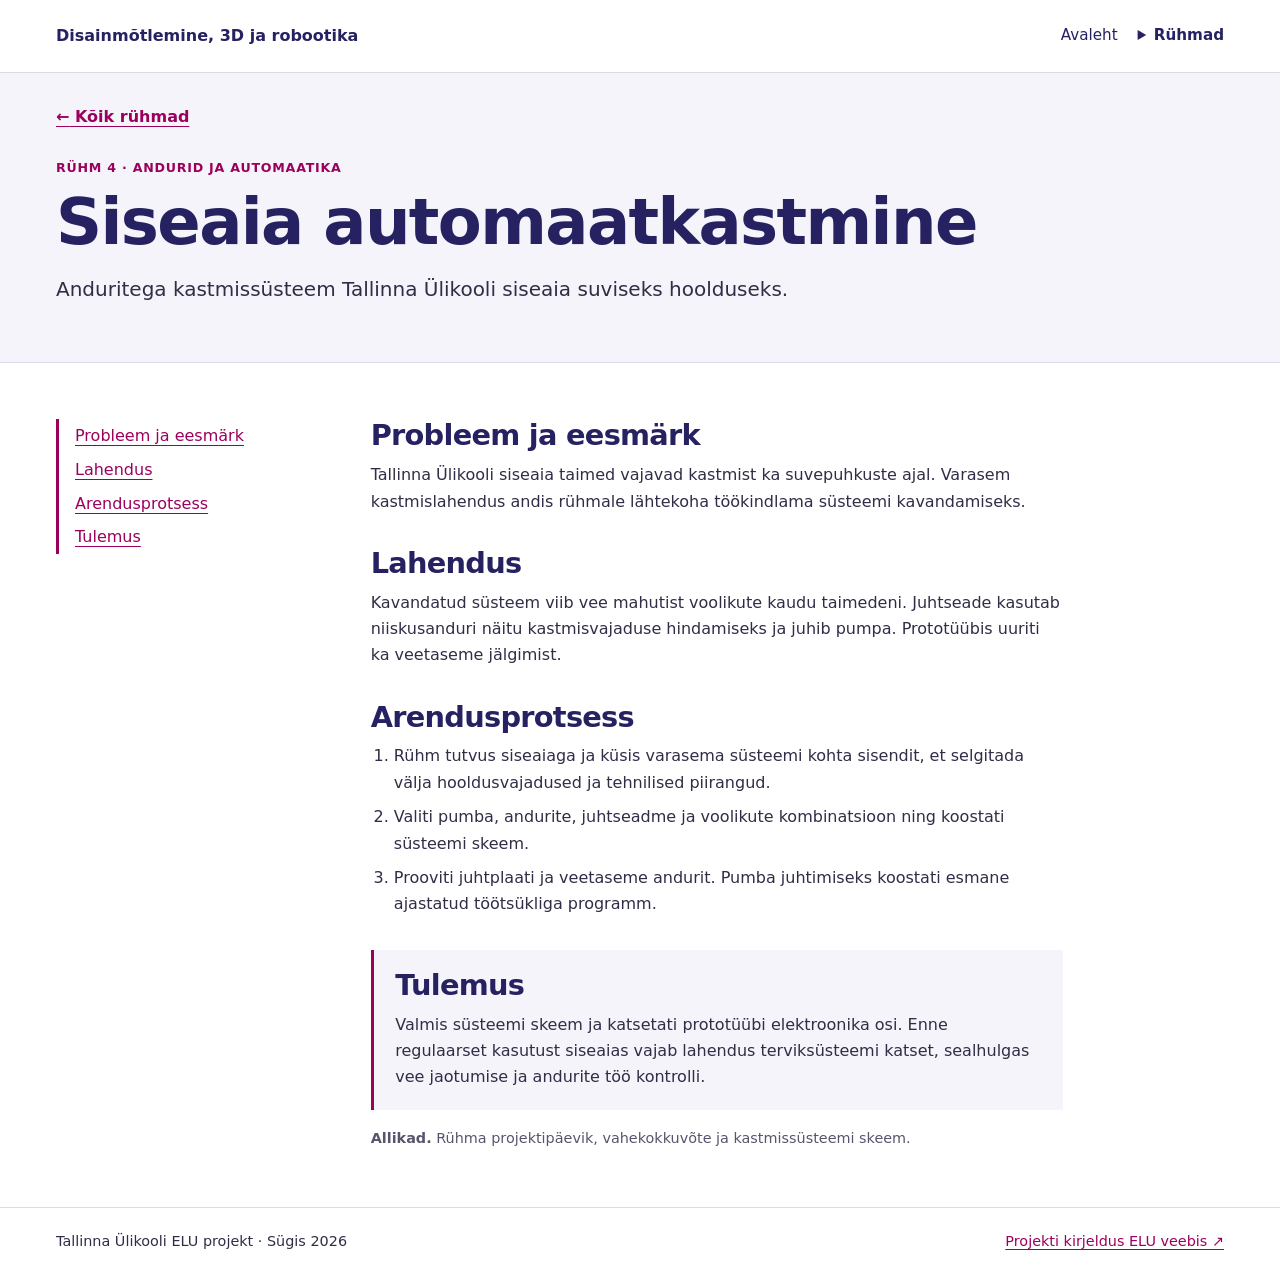
==== docs/automaatkastmine.html @ 1bafba1f "Add ELU project website and example prompt" ====
<!doctype html>
<html lang="et">
<head>
  <meta charset="utf-8">
  <meta name="viewport" content="width=device-width, initial-scale=1">
  <meta name="description" content="Anduritega kastmissüsteem Tallinna Ülikooli siseaia suviseks hoolduseks.">
  <title>Siseaia automaatkastmine | Disainmõtlemine, 3D ja robootika</title>
  <link rel="stylesheet" href="assets/styles.css">
  <script src="assets/navigation.js" defer></script>
</head>
<body>
  <a class="skip-link" href="#sisu">Liigu sisu juurde</a>
  <header class="site-header">
    <div class="wrap header-inner">
      <a class="site-name" href="index.html">Disainmõtlemine, 3D ja robootika</a>
      <nav class="site-nav" aria-label="Põhinavigatsioon">
        <a href="index.html">Avaleht</a>
        <details class="group-menu">
          <summary>Rühmad</summary>
          <ul>
            <li><a href="litofaanialamp.html">Litofaanialamp</a></li>
            <li><a href="koolikoti-konks.html">Koolikoti konks</a></li>
            <li><a href="valt-e.html">Lugemist toetav seade Valt-e</a></li>
            <li><a href="automaatkastmine.html" aria-current="page">Siseaia automaatkastmine</a></li>
          </ul>
        </details>
      </nav>
    </div>
  </header>
  <main id="sisu">
    <div class="detail-hero">
      <div class="wrap">
        <a class="back-link" href="index.html#ruhmad"><span aria-hidden="true">←</span> Kõik rühmad</a>
        <p class="eyebrow">Rühm 4 · Andurid ja automaatika</p>
        <h1>Siseaia automaatkastmine</h1>
        <p class="detail-summary">Anduritega kastmissüsteem Tallinna Ülikooli siseaia suviseks hoolduseks.</p>
      </div>
    </div>
    <div class="wrap detail-layout">
      <nav class="section-nav" aria-label="Selle lehe jaotised">
        <ul>
          <li><a href="#probleem">Probleem ja eesmärk</a></li>
          <li><a href="#lahendus">Lahendus</a></li>
          <li><a href="#protsess">Arendusprotsess</a></li>
          <li><a href="#tulemus">Tulemus</a></li>
        </ul>
      </nav>
      <article class="detail-content" aria-label="Siseaia automaatkastmine">
        <section id="probleem">
          <h2>Probleem ja eesmärk</h2>
          <p>Tallinna Ülikooli siseaia taimed vajavad kastmist ka suvepuhkuste ajal. Varasem kastmislahendus andis rühmale lähtekoha töökindlama süsteemi kavandamiseks.</p>
        </section>
        <section id="lahendus">
          <h2>Lahendus</h2>
          <p>Kavandatud süsteem viib vee mahutist voolikute kaudu taimedeni. Juhtseade kasutab niiskusanduri näitu kastmisvajaduse hindamiseks ja juhib pumpa. Prototüübis uuriti ka veetaseme jälgimist.</p>
        </section>
        <section id="protsess">
          <h2>Arendusprotsess</h2>
          <ol>
            <li>Rühm tutvus siseaiaga ja küsis varasema süsteemi kohta sisendit, et selgitada välja hooldusvajadused ja tehnilised piirangud.</li>
            <li>Valiti pumba, andurite, juhtseadme ja voolikute kombinatsioon ning koostati süsteemi skeem.</li>
            <li>Prooviti juhtplaati ja veetaseme andurit. Pumba juhtimiseks koostati esmane ajastatud töötsükliga programm.</li>
          </ol>
        </section>
        <section id="tulemus" class="result">
          <h2>Tulemus</h2>
          <p>Valmis süsteemi skeem ja katsetati prototüübi elektroonika osi. Enne regulaarset kasutust siseaias vajab lahendus terviksüsteemi katset, sealhulgas vee jaotumise ja andurite töö kontrolli.</p>
        </section>
        <p class="source"><strong>Allikad.</strong> Rühma projektipäevik, vahekokkuvõte ja kastmissüsteemi skeem.</p>
      </article>
    </div>
  </main>
  <footer class="site-footer">
    <div class="wrap footer-inner">
      <p>Tallinna Ülikooli ELU projekt · Sügis 2026</p>
      <a href="https://elu.tlu.ee/et/projektid/disainmotlemine-3d-modelleerimine-ja-robootika-0">Projekti kirjeldus ELU veebis <span aria-hidden="true">↗</span></a>
    </div>
  </footer>
</body>
</html>
---- docs/assets/styles.css ----
:root {
  color-scheme: light;
  --ink: #262262;
  --text: #302d46;
  --muted: #58546d;
  --accent: #9c005d;
  --bright: #ff83c6;
  --surface: #f5f4fa;
  --line: #dedbe9;
  font-family: system-ui, sans-serif;
}

*, *::before, *::after {
  box-sizing: border-box;
}

body {
  margin: 0;
  color: var(--text);
  background: #fff;
  line-height: 1.65;
}

a {
  color: var(--accent);
  text-underline-offset: .22em;
}

a:hover {
  text-decoration-thickness: .14em;
}

:focus-visible {
  outline: 3px solid currentColor;
  outline-offset: 4px;
}

h1, h2, h3 {
  color: var(--ink);
  line-height: 1.12;
  letter-spacing: -.025em;
  margin: 0;
}

h1 {
  font-size: clamp(2.15rem, 5vw, 4.25rem);
  overflow-wrap: anywhere;
}

h2 {
  font-size: clamp(1.6rem, 3vw, 2.45rem);
}

p {
  margin: 0;
}

.wrap {
  width: min(100% - 2.5rem, 73rem);
  margin-inline: auto;
}

.skip-link {
  position: fixed;
  z-index: 3;
  top: .75rem;
  left: .75rem;
  transform: translateY(-200%);
  background: white;
  padding: .6rem 1rem;
}

.skip-link:focus {
  transform: none;
}

.site-header {
  border-bottom: 1px solid var(--line);
}

.header-inner, .site-nav, .footer-inner {
  display: flex;
  flex-wrap: wrap;
  align-items: center;
  justify-content: space-between;
}

.header-inner {
  min-height: 4.5rem;
  gap: .25rem 1rem;
  padding-block: .6rem;
}

.site-name {
  color: var(--ink);
  font-weight: 750;
  text-decoration: none;
}

.site-nav {
  gap: 1.25rem;
  font-size: .95rem;
}

.site-nav > a, .group-menu summary {
  color: var(--ink);
  padding-block: .4rem;
}

.site-nav > a:not([aria-current]) {
  text-decoration: none;
}

.group-menu {
  position: relative;
}

.group-menu summary {
  cursor: pointer;
  font-weight: 650;
}

.group-menu ul {
  position: absolute;
  z-index: 2;
  inset-inline-end: 0;
  width: min(15.5rem, calc(100vw - 2.5rem));
  margin: .4rem 0 0;
  padding: .35rem;
  list-style: none;
  border: 1px solid var(--line);
  border-top: 3px solid var(--accent);
  background: white;
  box-shadow: 0 .5rem 1.5rem #26226222;
}

.group-menu a {
  display: block;
  padding: .6rem .7rem;
  color: var(--ink);
  text-decoration: none;
}

.group-menu a:hover, .group-menu a[aria-current] {
  background: var(--surface);
  text-decoration: underline;
}

.hero {
  color: white;
  background: var(--ink);
  border-bottom: .35rem solid var(--accent);
}

.hero-grid {
  display: grid;
  grid-template-columns: minmax(0, 1.25fr) minmax(0, 1fr);
  gap: clamp(1.75rem, 4vw, 4.5rem);
  align-items: center;
  padding-block: clamp(2.75rem, 6vw, 5.25rem);
}

.hero h1 {
  color: inherit;
}

.eyebrow {
  color: var(--accent);
  font-size: .79rem;
  font-weight: 750;
  letter-spacing: .06em;
  text-transform: uppercase;
}

.hero .eyebrow {
  color: var(--bright);
  margin-bottom: 1rem;
}

.hero-copy > p:not(.eyebrow) {
  margin-top: 1.25rem;
  max-width: 55ch;
  color: #f2effa;
}

.button {
  display: inline-flex;
  align-items: center;
  gap: .8rem;
  margin-top: 1.6rem;
  padding: .7rem 1rem;
  background: var(--bright);
  color: #251842;
  font-weight: 700;
  text-decoration: none;
}

.button:hover {
  background: #ffabd9;
}

.button:focus-visible {
  outline-color: white;
}

.hero-image {
  display: block;
  width: 100%;
  height: auto;
  aspect-ratio: 4 / 3;
  object-fit: cover;
  border: 1px solid #ffffff44;
}

.project-overview {
  padding-block: 1.65rem;
  font-size: 1.05rem;
}

.projects {
  padding-block: clamp(2.1rem, 5vw, 3.75rem);
  background: var(--surface);
}

.project-grid {
  display: grid;
  grid-template-columns: repeat(2, minmax(0, 1fr));
  gap: 1rem;
  list-style: none;
  margin: 1.4rem 0 0;
  padding: 0;
}

.project-card {
  padding: clamp(1.15rem, 3vw, 1.8rem);
  border: 1px solid var(--line);
  border-top: 3px solid var(--accent);
  background: white;
}

.project-card h3 {
  margin: .48rem 0 .55rem;
  font-size: clamp(1.25rem, 3vw, 1.65rem);
}

.project-card h3 a {
  color: var(--ink);
  text-decoration-color: var(--line);
}

.project-card h3 a:hover,
.project-card h3 a:focus-visible {
  text-decoration-color: currentColor;
}

.project-card h3 span {
  color: var(--accent);
}

.detail-hero {
  background: var(--surface);
  border-bottom: 1px solid var(--line);
  padding-block: 1.75rem clamp(2.3rem, 5vw, 3.5rem);
}

.back-link {
  display: inline-block;
  margin-bottom: 1.5rem;
  padding-block: .2rem;
  font-weight: 650;
}

.detail-hero h1 {
  margin-top: .55rem;
}

.detail-summary {
  max-width: 60ch;
  margin-top: .9rem;
  font-size: clamp(1.05rem, 2vw, 1.25rem);
}

.detail-layout {
  display: grid;
  grid-template-columns: minmax(11rem, 1fr) minmax(0, 3.2fr);
  gap: clamp(1rem, 4vw, 3rem);
  padding-block: clamp(2rem, 5vw, 3.5rem);
}

.section-nav ul {
  list-style: none;
  margin: 0;
  padding-left: 1rem;
  border-left: 3px solid var(--accent);
}

.section-nav a {
  display: inline-block;
  padding-block: .23rem;
}

.detail-content {
  max-width: 68ch;
}

.detail-content section + section {
  margin-top: 2rem;
}

.detail-content h2 {
  margin-bottom: .65rem;
  font-size: clamp(1.4rem, 3vw, 1.8rem);
}

.detail-content ol {
  margin: 0;
  padding-left: 1.45rem;
}

.detail-content li + li {
  margin-top: .5rem;
}

.result {
  padding: 1.2rem 1.35rem;
  border-left: 3px solid var(--accent);
  background: var(--surface);
}

.source {
  margin-top: 1.1rem;
  color: var(--muted);
  font-size: .9rem;
}

.site-footer {
  border-top: 1px solid var(--line);
}

.footer-inner {
  gap: .4rem 1rem;
  padding-block: 1.35rem;
  font-size: .9rem;
}

@media (max-width: 47rem) {
  .hero-grid, .detail-layout {
    grid-template-columns: minmax(0, 1fr);
  }

  .hero-image {
    aspect-ratio: 16 / 9;
  }
}

@media (max-width: 34rem) {
  .header-inner {
    display: grid;
  }

  .site-nav {
    position: relative;
    justify-content: flex-start;
  }

  .project-grid {
    grid-template-columns: minmax(0, 1fr);
  }

  .group-menu {
    position: static;
  }

  .group-menu ul {
    inset-inline: 0 auto;
  }
}
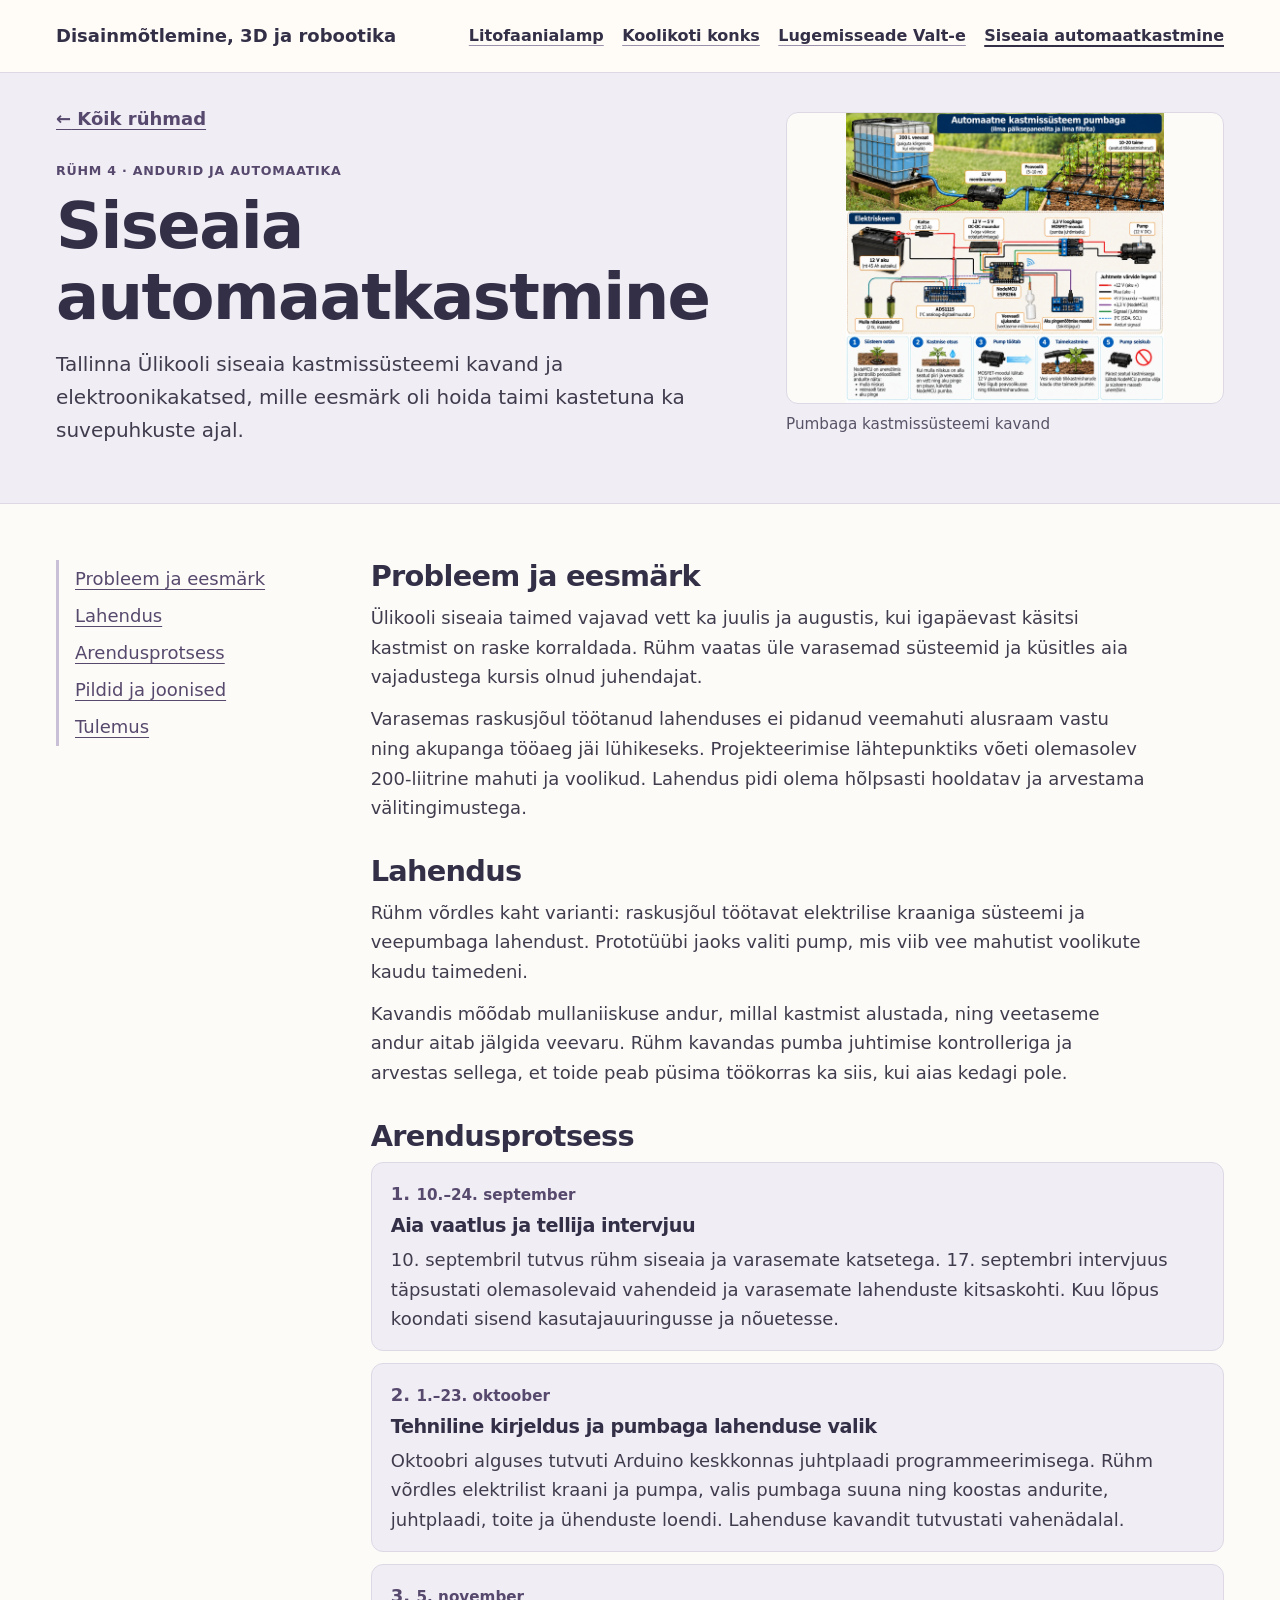
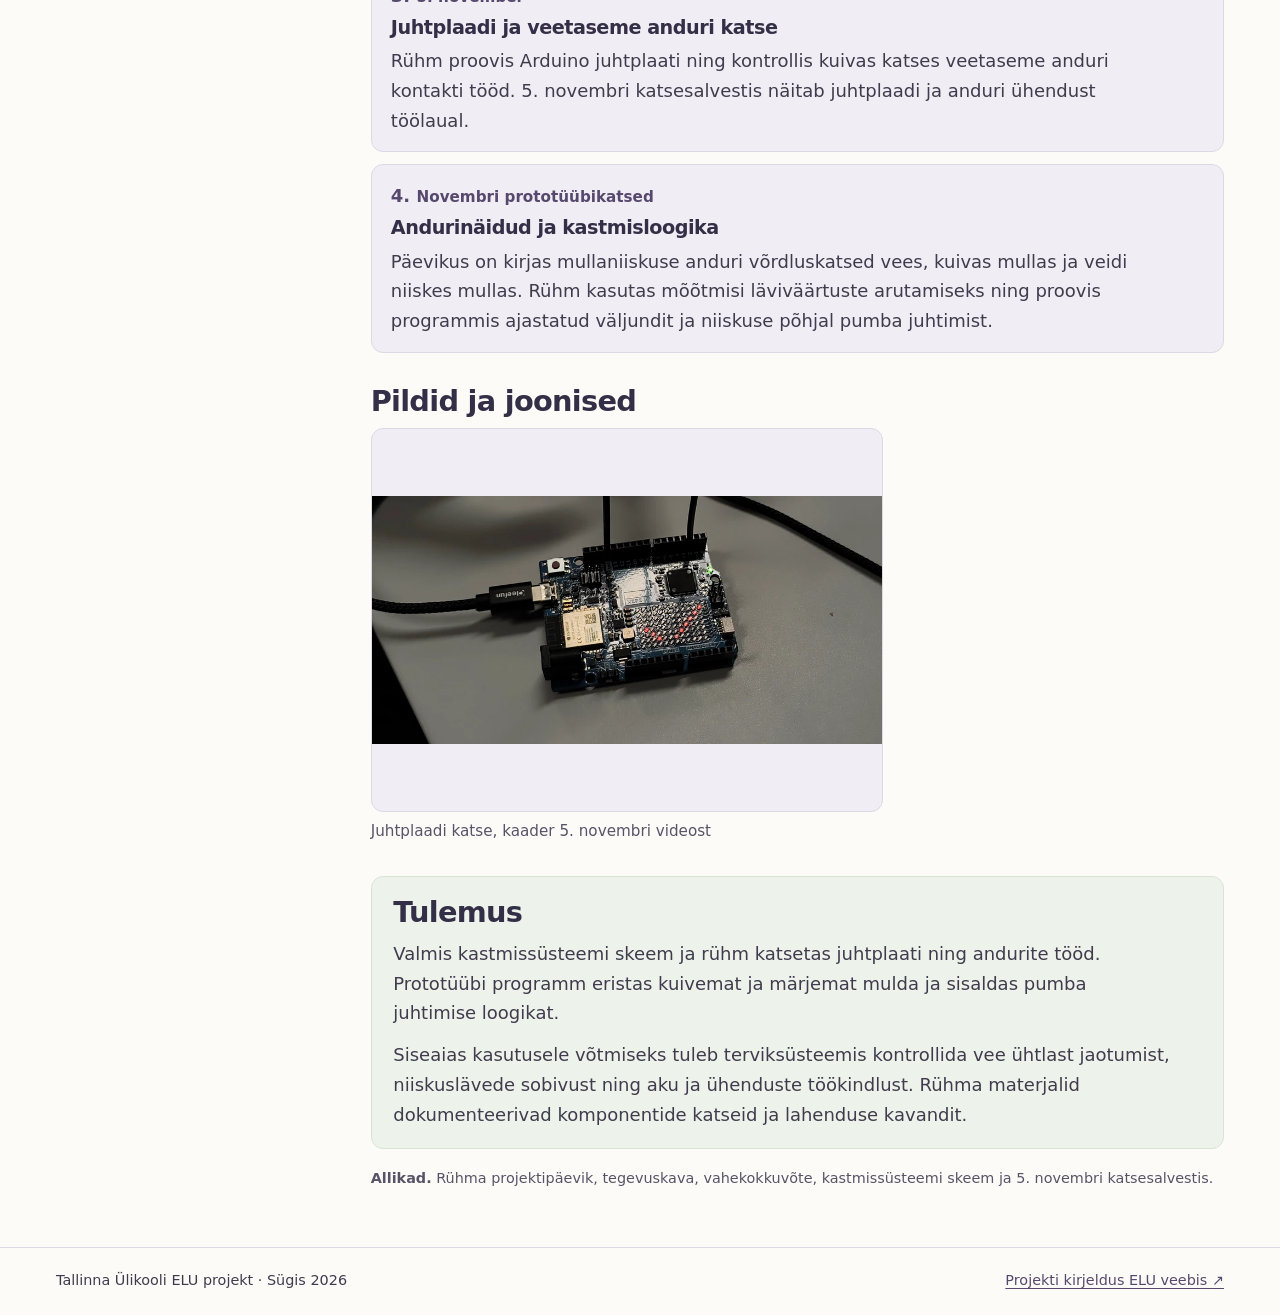
==== commit a6b87082: "Expand ELU group pages with timelines and source images" ====
--- a/docs/automaatkastmine.html
+++ b/docs/automaatkastmine.html
@@ -3,71 +3,107 @@
 <head>
   <meta charset="utf-8">
   <meta name="viewport" content="width=device-width, initial-scale=1">
-  <meta name="description" content="Anduritega kastmissüsteem Tallinna Ülikooli siseaia suviseks hoolduseks.">
+  <meta name="description" content="Tallinna Ülikooli siseaia kastmissüsteemi kavand ja elektroonikakatsed, mille eesmärk oli hoida taimi kastetuna ka suvepuhkuste ajal.">
   <title>Siseaia automaatkastmine | Disainmõtlemine, 3D ja robootika</title>
   <link rel="stylesheet" href="assets/styles.css">
-  <script src="assets/navigation.js" defer></script>
+  <script src="assets/gallery.js" defer></script>
 </head>
 <body>
   <a class="skip-link" href="#sisu">Liigu sisu juurde</a>
   <header class="site-header">
     <div class="wrap header-inner">
       <a class="site-name" href="index.html">Disainmõtlemine, 3D ja robootika</a>
-      <nav class="site-nav" aria-label="Põhinavigatsioon">
-        <a href="index.html">Avaleht</a>
-        <details class="group-menu">
-          <summary>Rühmad</summary>
-          <ul>
-            <li><a href="litofaanialamp.html">Litofaanialamp</a></li>
-            <li><a href="koolikoti-konks.html">Koolikoti konks</a></li>
-            <li><a href="valt-e.html">Lugemist toetav seade Valt-e</a></li>
-            <li><a href="automaatkastmine.html" aria-current="page">Siseaia automaatkastmine</a></li>
-          </ul>
-        </details>
+      <nav class="site-nav" aria-label="Rühmade projektid">
+        <ul>
+          <li><a href="litofaanialamp.html">Litofaanialamp</a></li>
+          <li><a href="koolikoti-konks.html">Koolikoti konks</a></li>
+          <li><a href="valt-e.html">Lugemisseade Valt-e</a></li>
+          <li><a href="automaatkastmine.html" aria-current="page">Siseaia automaatkastmine</a></li>
+        </ul>
       </nav>
     </div>
   </header>
   <main id="sisu">
-    <div class="detail-hero">
-      <div class="wrap">
-        <a class="back-link" href="index.html#ruhmad"><span aria-hidden="true">←</span> Kõik rühmad</a>
-        <p class="eyebrow">Rühm 4 · Andurid ja automaatika</p>
-        <h1>Siseaia automaatkastmine</h1>
-        <p class="detail-summary">Anduritega kastmissüsteem Tallinna Ülikooli siseaia suviseks hoolduseks.</p>
+    <section class="detail-hero" aria-labelledby="ruhma-pealkiri">
+      <div class="wrap detail-hero-grid">
+        <div>
+          <a class="back-link" href="index.html#ruhmad"><span aria-hidden="true">←</span> Kõik rühmad</a>
+          <p class="eyebrow">Rühm 4 · Andurid ja automaatika</p>
+          <h1 id="ruhma-pealkiri">Siseaia automaatkastmine</h1>
+          <p class="detail-summary">Tallinna Ülikooli siseaia kastmissüsteemi kavand ja elektroonikakatsed, mille eesmärk oli hoida taimi kastetuna ka suvepuhkuste ajal.</p>
+        </div>
+        <figure class="group-figure group-figure-featured">
+          <a href="assets/prototuubid/kastmine-skeem.webp" class="photo-link" aria-label="Vaata suuremalt. Pumbaga kastmissüsteemi kavand">
+            <img src="assets/prototuubid/kastmine-skeem.webp" width="1312" height="1199" alt="Skeem veemahuti, pumba, voolikute, juhtplaadi ja andurite seostest." decoding="async">
+          </a>
+          <figcaption>Pumbaga kastmissüsteemi kavand</figcaption>
+        </figure>
       </div>
-    </div>
+    </section>
     <div class="wrap detail-layout">
       <nav class="section-nav" aria-label="Selle lehe jaotised">
         <ul>
           <li><a href="#probleem">Probleem ja eesmärk</a></li>
           <li><a href="#lahendus">Lahendus</a></li>
           <li><a href="#protsess">Arendusprotsess</a></li>
+          <li><a href="#pildid">Pildid ja joonised</a></li>
           <li><a href="#tulemus">Tulemus</a></li>
         </ul>
       </nav>
-      <article class="detail-content" aria-label="Siseaia automaatkastmine">
+      <div class="detail-content">
         <section id="probleem">
           <h2>Probleem ja eesmärk</h2>
-          <p>Tallinna Ülikooli siseaia taimed vajavad kastmist ka suvepuhkuste ajal. Varasem kastmislahendus andis rühmale lähtekoha töökindlama süsteemi kavandamiseks.</p>
+          <p>Ülikooli siseaia taimed vajavad vett ka juulis ja augustis, kui igapäevast käsitsi kastmist on raske korraldada. Rühm vaatas üle varasemad süsteemid ja küsitles aia vajadustega kursis olnud juhendajat.</p>
+          <p>Varasemas raskusjõul töötanud lahenduses ei pidanud veemahuti alusraam vastu ning akupanga tööaeg jäi lühikeseks. Projekteerimise lähtepunktiks võeti olemasolev 200-liitrine mahuti ja voolikud. Lahendus pidi olema hõlpsasti hooldatav ja arvestama välitingimustega.</p>
         </section>
         <section id="lahendus">
           <h2>Lahendus</h2>
-          <p>Kavandatud süsteem viib vee mahutist voolikute kaudu taimedeni. Juhtseade kasutab niiskusanduri näitu kastmisvajaduse hindamiseks ja juhib pumpa. Prototüübis uuriti ka veetaseme jälgimist.</p>
+          <p>Rühm võrdles kaht varianti: raskusjõul töötavat elektrilise kraaniga süsteemi ja veepumbaga lahendust. Prototüübi jaoks valiti pump, mis viib vee mahutist voolikute kaudu taimedeni.</p>
+          <p>Kavandis mõõdab mullaniiskuse andur, millal kastmist alustada, ning veetaseme andur aitab jälgida veevaru. Rühm kavandas pumba juhtimise kontrolleriga ja arvestas sellega, et toide peab püsima töökorras ka siis, kui aias kedagi pole.</p>
         </section>
         <section id="protsess">
           <h2>Arendusprotsess</h2>
-          <ol>
-            <li>Rühm tutvus siseaiaga ja küsis varasema süsteemi kohta sisendit, et selgitada välja hooldusvajadused ja tehnilised piirangud.</li>
-            <li>Valiti pumba, andurite, juhtseadme ja voolikute kombinatsioon ning koostati süsteemi skeem.</li>
-            <li>Prooviti juhtplaati ja veetaseme andurit. Pumba juhtimiseks koostati esmane ajastatud töötsükliga programm.</li>
+          <ol class="timeline">
+            <li>
+              <p class="timeline-date">10.–24. september</p>
+              <h3>Aia vaatlus ja tellija intervjuu</h3>
+              <p>10. septembril tutvus rühm siseaia ja varasemate katsetega. 17. septembri intervjuus täpsustati olemasolevaid vahendeid ja varasemate lahenduste kitsaskohti. Kuu lõpus koondati sisend kasutajauuringusse ja nõuetesse.</p>
+            </li>
+            <li>
+              <p class="timeline-date">1.–23. oktoober</p>
+              <h3>Tehniline kirjeldus ja pumbaga lahenduse valik</h3>
+              <p>Oktoobri alguses tutvuti Arduino keskkonnas juhtplaadi programmeerimisega. Rühm võrdles elektrilist kraani ja pumpa, valis pumbaga suuna ning koostas andurite, juhtplaadi, toite ja ühenduste loendi. Lahenduse kavandit tutvustati vahenädalal.</p>
+            </li>
+            <li>
+              <p class="timeline-date">5. november</p>
+              <h3>Juhtplaadi ja veetaseme anduri katse</h3>
+              <p>Rühm proovis Arduino juhtplaati ning kontrollis kuivas katses veetaseme anduri kontakti tööd. 5. novembri katsesalvestis näitab juhtplaadi ja anduri ühendust töölaual.</p>
+            </li>
+            <li>
+              <p class="timeline-date">Novembri prototüübikatsed</p>
+              <h3>Andurinäidud ja kastmisloogika</h3>
+              <p>Päevikus on kirjas mullaniiskuse anduri võrdluskatsed vees, kuivas mullas ja veidi niiskes mullas. Rühm kasutas mõõtmisi läviväärtuste arutamiseks ning proovis programmis ajastatud väljundit ja niiskuse põhjal pumba juhtimist.</p>
+            </li>
           </ol>
+        </section>
+        <section id="pildid">
+          <h2>Pildid ja joonised</h2>
+          <div class="group-gallery">
+          <figure class="group-figure">
+            <a href="assets/prototuubid/kastmine-juhtplaadi-katse.webp" class="photo-link" aria-label="Vaata suuremalt. Juhtplaadi katse, kaader 5. novembri videost">
+              <img src="assets/prototuubid/kastmine-juhtplaadi-katse.webp" width="930" height="453" alt="Juhtplaat koos kaablitega katse käigus töölaual." loading="lazy" decoding="async">
+            </a>
+            <figcaption>Juhtplaadi katse, kaader 5. novembri videost</figcaption>
+          </figure>
+          </div>
         </section>
         <section id="tulemus" class="result">
           <h2>Tulemus</h2>
-          <p>Valmis süsteemi skeem ja katsetati prototüübi elektroonika osi. Enne regulaarset kasutust siseaias vajab lahendus terviksüsteemi katset, sealhulgas vee jaotumise ja andurite töö kontrolli.</p>
+          <p>Valmis kastmissüsteemi skeem ja rühm katsetas juhtplaati ning andurite tööd. Prototüübi programm eristas kuivemat ja märjemat mulda ja sisaldas pumba juhtimise loogikat.</p>
+          <p>Siseaias kasutusele võtmiseks tuleb terviksüsteemis kontrollida vee ühtlast jaotumist, niiskuslävede sobivust ning aku ja ühenduste töökindlust. Rühma materjalid dokumenteerivad komponentide katseid ja lahenduse kavandit.</p>
         </section>
-        <p class="source"><strong>Allikad.</strong> Rühma projektipäevik, vahekokkuvõte ja kastmissüsteemi skeem.</p>
-      </article>
+        <p class="source"><strong>Allikad.</strong> Rühma projektipäevik, tegevuskava, vahekokkuvõte, kastmissüsteemi skeem ja 5. novembri katsesalvestis.</p>
+      </div>
     </div>
   </main>
   <footer class="site-footer">
@@ -76,5 +112,12 @@
       <a href="https://elu.tlu.ee/et/projektid/disainmotlemine-3d-modelleerimine-ja-robootika-0">Projekti kirjeldus ELU veebis <span aria-hidden="true">↗</span></a>
     </div>
   </footer>
+  <dialog class="photo-dialog" aria-labelledby="pildi-pealkiri">
+    <form method="dialog">
+      <button type="submit">Sulge</button>
+    </form>
+    <div class="photo-frame"></div>
+    <p id="pildi-pealkiri">Suurendatud pilt</p>
+  </dialog>
 </body>
 </html>
--- a/docs/assets/styles.css
+++ b/docs/assets/styles.css
@@ -1,12 +1,11 @@
 :root {
   color-scheme: light;
-  --ink: #262262;
-  --text: #302d46;
-  --muted: #58546d;
-  --accent: #9c005d;
-  --bright: #ff83c6;
-  --surface: #f5f4fa;
-  --line: #dedbe9;
+  --ink: #332f47;
+  --text: #403c4d;
+  --muted: #585467;
+  --accent: #57496d;
+  --surface: #f0edf5;
+  --line: #ded8e5;
   font-family: system-ui, sans-serif;
 }
 
@@ -17,7 +16,8 @@
 body {
   margin: 0;
   color: var(--text);
-  background: #fff;
+  background: #fcfbf8;
+  font-size: 1.125rem;
   line-height: 1.65;
 }
 
@@ -75,10 +75,11 @@
 }
 
 .site-header {
+  background: #fffcf8;
   border-bottom: 1px solid var(--line);
 }
 
-.header-inner, .site-nav, .footer-inner {
+.header-inner, .footer-inner {
   display: flex;
   flex-wrap: wrap;
   align-items: center;
@@ -97,59 +98,32 @@
   text-decoration: none;
 }
 
-.site-nav {
-  gap: 1.25rem;
-  font-size: .95rem;
-}
-
-.site-nav > a, .group-menu summary {
+.site-nav ul {
+  display: flex;
+  flex-wrap: wrap;
+  gap: .25rem 1.15rem;
+  margin: 0;
+  padding: 0;
+  list-style: none;
+}
+
+.site-nav a {
+  display: inline-block;
+  padding-block: .35rem;
   color: var(--ink);
-  padding-block: .4rem;
-}
-
-.site-nav > a:not([aria-current]) {
-  text-decoration: none;
-}
-
-.group-menu {
-  position: relative;
-}
-
-.group-menu summary {
-  cursor: pointer;
+  font-size: 1rem;
   font-weight: 650;
-}
-
-.group-menu ul {
-  position: absolute;
-  z-index: 2;
-  inset-inline-end: 0;
-  width: min(15.5rem, calc(100vw - 2.5rem));
-  margin: .4rem 0 0;
-  padding: .35rem;
-  list-style: none;
-  border: 1px solid var(--line);
-  border-top: 3px solid var(--accent);
-  background: white;
-  box-shadow: 0 .5rem 1.5rem #26226222;
-}
-
-.group-menu a {
-  display: block;
-  padding: .6rem .7rem;
-  color: var(--ink);
-  text-decoration: none;
-}
-
-.group-menu a:hover, .group-menu a[aria-current] {
+  text-decoration-color: #9c91ad;
+}
+
+.site-nav a[aria-current] {
+  text-decoration-color: currentColor;
+  text-decoration-thickness: .14em;
+}
+
+.hero {
   background: var(--surface);
-  text-decoration: underline;
-}
-
-.hero {
-  color: white;
-  background: var(--ink);
-  border-bottom: .35rem solid var(--accent);
+  border-bottom: 1px solid var(--line);
 }
 
 .hero-grid {
@@ -157,11 +131,7 @@
   grid-template-columns: minmax(0, 1.25fr) minmax(0, 1fr);
   gap: clamp(1.75rem, 4vw, 4.5rem);
   align-items: center;
-  padding-block: clamp(2.75rem, 6vw, 5.25rem);
-}
-
-.hero h1 {
-  color: inherit;
+  padding-block: clamp(2.2rem, 5vw, 4.25rem);
 }
 
 .eyebrow {
@@ -173,14 +143,14 @@
 }
 
 .hero .eyebrow {
-  color: var(--bright);
-  margin-bottom: 1rem;
+  margin-bottom: .85rem;
+  font-size: .88rem;
 }
 
 .hero-copy > p:not(.eyebrow) {
   margin-top: 1.25rem;
   max-width: 55ch;
-  color: #f2effa;
+  font-size: clamp(1.125rem, 2vw, 1.25rem);
 }
 
 .button {
@@ -189,18 +159,26 @@
   gap: .8rem;
   margin-top: 1.6rem;
   padding: .7rem 1rem;
-  background: var(--bright);
-  color: #251842;
+  border: 1px solid #c9c0d8;
+  border-radius: .6rem;
+  background: #ddd4eb;
+  color: var(--ink);
   font-weight: 700;
   text-decoration: none;
 }
 
 .button:hover {
-  background: #ffabd9;
-}
-
-.button:focus-visible {
-  outline-color: white;
+  background: #d3c7e4;
+}
+
+.hero-figure {
+  margin: 0;
+}
+
+.hero-figure figcaption {
+  margin-top: .5rem;
+  color: var(--muted);
+  font-size: .9rem;
 }
 
 .hero-image {
@@ -209,17 +187,12 @@
   height: auto;
   aspect-ratio: 4 / 3;
   object-fit: cover;
-  border: 1px solid #ffffff44;
-}
-
-.project-overview {
-  padding-block: 1.65rem;
-  font-size: 1.05rem;
+  border: 1px solid var(--line);
+  border-radius: 1rem;
 }
 
 .projects {
   padding-block: clamp(2.1rem, 5vw, 3.75rem);
-  background: var(--surface);
 }
 
 .project-grid {
@@ -232,10 +205,38 @@
 }
 
 .project-card {
+  display: grid;
+  grid-template-columns: auto minmax(0, 1fr);
+  column-gap: 1rem;
+  align-content: start;
   padding: clamp(1.15rem, 3vw, 1.8rem);
   border: 1px solid var(--line);
-  border-top: 3px solid var(--accent);
-  background: white;
+  border-radius: .9rem;
+}
+
+.card-lamp {
+  background: #f2edf7;
+}
+
+.card-hook {
+  background: #f7eee2;
+}
+
+.card-reader {
+  background: #edf2f8;
+}
+
+.card-water {
+  background: #edf3eb;
+}
+
+.project-icon {
+  grid-row: span 3;
+  width: 3.25rem;
+  height: 3.25rem;
+  border: 1px solid var(--line);
+  border-radius: .65rem;
+  background: #fffcf8;
 }
 
 .project-card h3 {
@@ -245,7 +246,7 @@
 
 .project-card h3 a {
   color: var(--ink);
-  text-decoration-color: var(--line);
+  text-decoration-color: #9c91ad;
 }
 
 .project-card h3 a:hover,
@@ -261,6 +262,13 @@
   background: var(--surface);
   border-bottom: 1px solid var(--line);
   padding-block: 1.75rem clamp(2.3rem, 5vw, 3.5rem);
+}
+
+.detail-hero-grid {
+  display: grid;
+  grid-template-columns: minmax(0, 1.55fr) minmax(0, 1fr);
+  align-items: center;
+  gap: clamp(1.25rem, 4vw, 3.75rem);
 }
 
 .back-link {
@@ -291,7 +299,7 @@
   list-style: none;
   margin: 0;
   padding-left: 1rem;
-  border-left: 3px solid var(--accent);
+  border-left: 3px solid #c9c0d8;
 }
 
 .section-nav a {
@@ -299,8 +307,13 @@
   padding-block: .23rem;
 }
 
-.detail-content {
+.detail-content section > p,
+.timeline li > p:last-child {
   max-width: 68ch;
+}
+
+.detail-content section > p + p {
+  margin-top: .75rem;
 }
 
 .detail-content section + section {
@@ -312,19 +325,134 @@
   font-size: clamp(1.4rem, 3vw, 1.8rem);
 }
 
-.detail-content ol {
-  margin: 0;
-  padding-left: 1.45rem;
-}
-
-.detail-content li + li {
-  margin-top: .5rem;
+.timeline {
+  display: grid;
+  gap: .75rem;
+  margin: 0;
+  padding: 0;
+  list-style-position: inside;
+}
+
+.timeline li {
+  padding: 1rem 1.2rem;
+  border: 1px solid var(--line);
+  border-radius: .75rem;
+  background: var(--surface);
+}
+
+.timeline li::marker {
+  color: var(--accent);
+  font-weight: 750;
+}
+
+.timeline-date {
+  display: inline;
+  color: var(--accent);
+  font-size: .95rem;
+  font-weight: 700;
+}
+
+.timeline h3 {
+  margin: .4rem 0 .5rem;
+  font-size: 1.2rem;
+}
+
+.group-gallery {
+  display: grid;
+  grid-template-columns: repeat(auto-fit, minmax(min(100%, 12.5rem), 1fr));
+  gap: 1rem;
+  align-items: start;
+}
+
+.group-gallery > :only-child {
+  max-width: 32rem;
+}
+
+.group-figure {
+  min-width: 0;
+  margin: 0;
+}
+
+.group-figure a {
+  display: block;
+  border: 1px solid var(--line);
+  border-radius: .75rem;
+  background: #f0edf5;
+}
+
+.group-figure a:hover {
+  border-color: var(--accent);
+}
+
+.group-figure img {
+  display: block;
+  width: 100%;
+  height: auto;
+  aspect-ratio: 4 / 3;
+  object-fit: contain;
+  border-radius: inherit;
+}
+
+.group-figure-featured a {
+  background: #fcfbf8;
+}
+
+.group-figure-featured img {
+  aspect-ratio: 3 / 2;
+}
+
+.group-figure figcaption {
+  margin-top: .45rem;
+  color: var(--muted);
+  font-size: .95rem;
+}
+
+.photo-dialog {
+  max-width: min(94vw, 72rem);
+  max-height: 92vh;
+  padding: .85rem;
+  border: 1px solid var(--line);
+  border-radius: .75rem;
+  background: #fcfbf8;
+  color: var(--text);
+}
+
+.photo-dialog::backdrop {
+  background: #332f47b8;
+}
+
+.photo-dialog form {
+  margin-bottom: .65rem;
+  text-align: right;
+}
+
+.photo-dialog button {
+  padding: .35rem .75rem;
+  border: 1px solid #c9c0d8;
+  border-radius: .45rem;
+  background: #ddd4eb;
+  color: var(--ink);
+  font: inherit;
+  cursor: pointer;
+}
+
+.photo-frame img {
+  display: block;
+  max-width: 100%;
+  max-height: 73vh;
+  height: auto;
+  margin-inline: auto;
+}
+
+.photo-dialog > p {
+  margin-top: .45rem;
 }
 
 .result {
   padding: 1.2rem 1.35rem;
-  border-left: 3px solid var(--accent);
-  background: var(--surface);
+  border: 1px solid #d7e4d4;
+  border-radius: .75rem;
+  background: #edf3eb;
 }
 
 .source {
@@ -344,12 +472,8 @@
 }
 
 @media (max-width: 47rem) {
-  .hero-grid, .detail-layout {
+  .hero-grid, .detail-hero-grid, .detail-layout, .project-grid {
     grid-template-columns: minmax(0, 1fr);
-  }
-
-  .hero-image {
-    aspect-ratio: 16 / 9;
   }
 }
 
@@ -358,20 +482,20 @@
     display: grid;
   }
 
-  .site-nav {
-    position: relative;
-    justify-content: flex-start;
+  .site-nav ul {
+    display: grid;
+    grid-template-columns: repeat(2, minmax(0, 1fr));
+    gap: 0 .75rem;
   }
-
-  .project-grid {
+}
+
+@media (max-width: 24rem) {
+  .project-card {
     grid-template-columns: minmax(0, 1fr);
   }
 
-  .group-menu {
-    position: static;
+  .project-icon {
+    grid-row: auto;
+    margin-bottom: .65rem;
   }
-
-  .group-menu ul {
-    inset-inline: 0 auto;
-  }
-}
+}
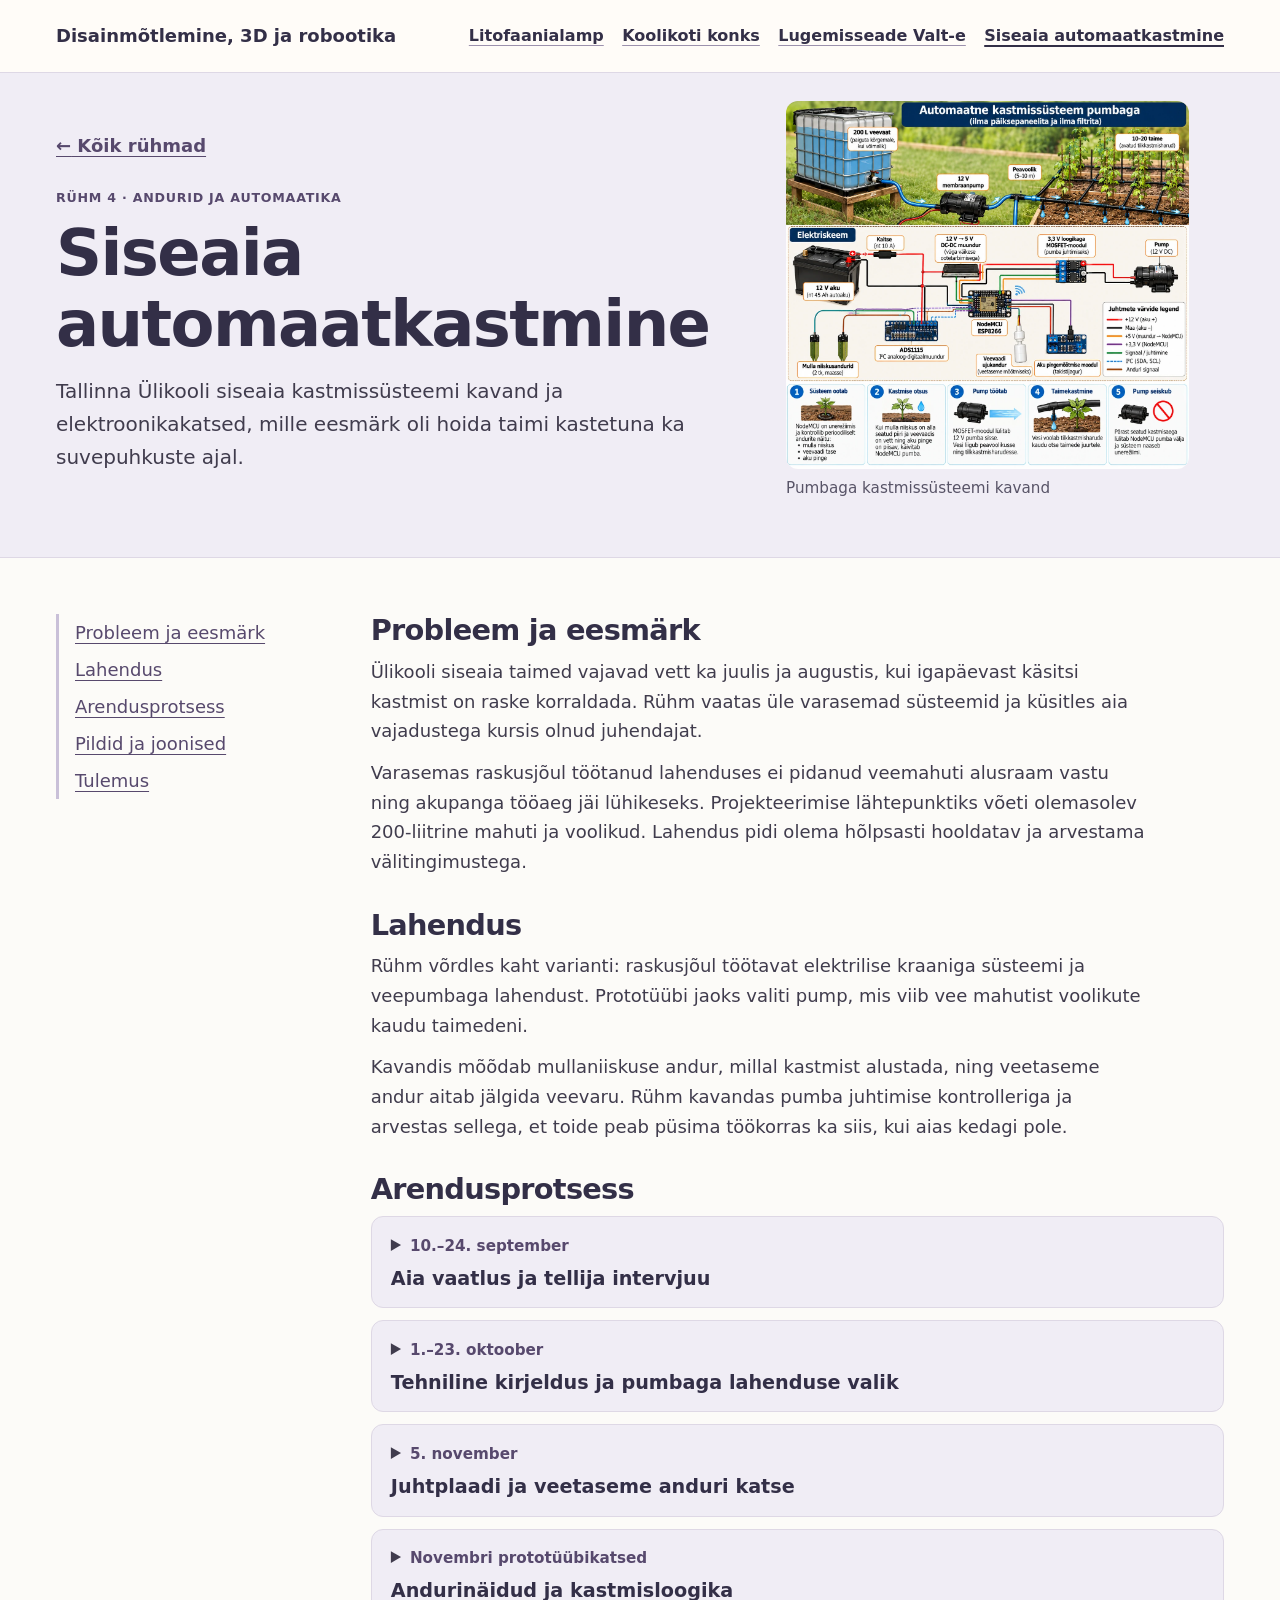
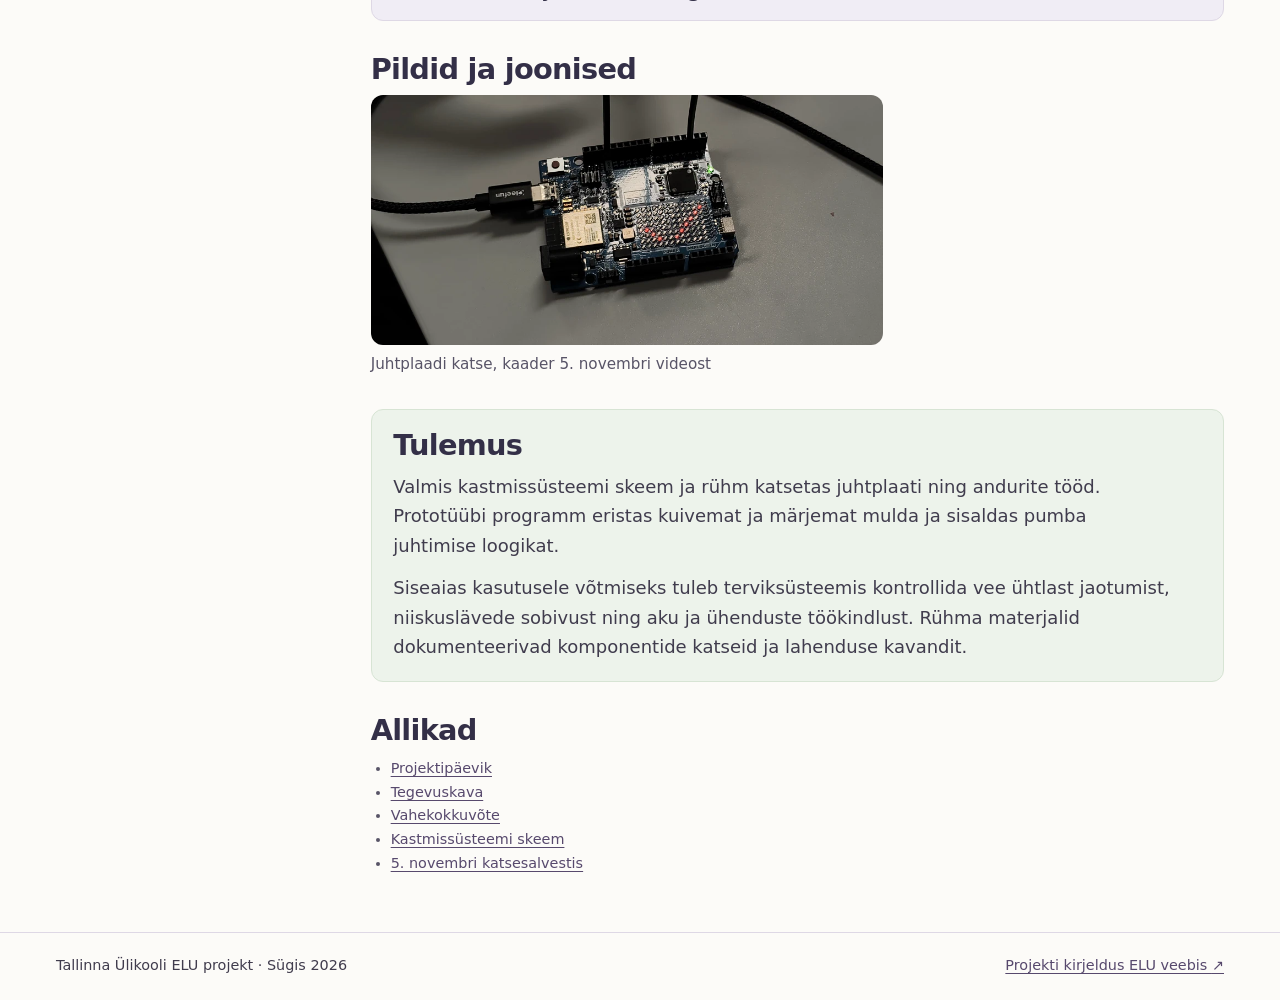
==== commit e87d92ed: "Apply website review feedback" ====
--- a/docs/automaatkastmine.html
+++ b/docs/automaatkastmine.html
@@ -65,24 +65,40 @@
           <h2>Arendusprotsess</h2>
           <ol class="timeline">
             <li>
-              <p class="timeline-date">10.–24. september</p>
-              <h3>Aia vaatlus ja tellija intervjuu</h3>
-              <p>10. septembril tutvus rühm siseaia ja varasemate katsetega. 17. septembri intervjuus täpsustati olemasolevaid vahendeid ja varasemate lahenduste kitsaskohti. Kuu lõpus koondati sisend kasutajauuringusse ja nõuetesse.</p>
+              <details name="arendusprotsess">
+                <summary>
+                  <span class="timeline-date">10.–24. september</span>
+                  <span class="timeline-title">Aia vaatlus ja tellija intervjuu</span>
+                </summary>
+                <p>10. septembril tutvus rühm siseaia ja varasemate katsetega. 17. septembri intervjuus täpsustati olemasolevaid vahendeid ja varasemate lahenduste kitsaskohti. Kuu lõpus koondati sisend kasutajauuringusse ja nõuetesse.</p>
+              </details>
             </li>
             <li>
-              <p class="timeline-date">1.–23. oktoober</p>
-              <h3>Tehniline kirjeldus ja pumbaga lahenduse valik</h3>
-              <p>Oktoobri alguses tutvuti Arduino keskkonnas juhtplaadi programmeerimisega. Rühm võrdles elektrilist kraani ja pumpa, valis pumbaga suuna ning koostas andurite, juhtplaadi, toite ja ühenduste loendi. Lahenduse kavandit tutvustati vahenädalal.</p>
+              <details name="arendusprotsess">
+                <summary>
+                  <span class="timeline-date">1.–23. oktoober</span>
+                  <span class="timeline-title">Tehniline kirjeldus ja pumbaga lahenduse valik</span>
+                </summary>
+                <p>Oktoobri alguses tutvuti Arduino keskkonnas juhtplaadi programmeerimisega. Rühm võrdles elektrilist kraani ja pumpa, valis pumbaga suuna ning koostas andurite, juhtplaadi, toite ja ühenduste loendi. Lahenduse kavandit tutvustati vahenädalal.</p>
+              </details>
             </li>
             <li>
-              <p class="timeline-date">5. november</p>
-              <h3>Juhtplaadi ja veetaseme anduri katse</h3>
-              <p>Rühm proovis Arduino juhtplaati ning kontrollis kuivas katses veetaseme anduri kontakti tööd. 5. novembri katsesalvestis näitab juhtplaadi ja anduri ühendust töölaual.</p>
+              <details name="arendusprotsess">
+                <summary>
+                  <span class="timeline-date">5. november</span>
+                  <span class="timeline-title">Juhtplaadi ja veetaseme anduri katse</span>
+                </summary>
+                <p>Rühm proovis Arduino juhtplaati ning kontrollis kuivas katses veetaseme anduri kontakti tööd. 5. novembri katsesalvestis näitab juhtplaadi ja anduri ühendust töölaual.</p>
+              </details>
             </li>
             <li>
-              <p class="timeline-date">Novembri prototüübikatsed</p>
-              <h3>Andurinäidud ja kastmisloogika</h3>
-              <p>Päevikus on kirjas mullaniiskuse anduri võrdluskatsed vees, kuivas mullas ja veidi niiskes mullas. Rühm kasutas mõõtmisi läviväärtuste arutamiseks ning proovis programmis ajastatud väljundit ja niiskuse põhjal pumba juhtimist.</p>
+              <details name="arendusprotsess">
+                <summary>
+                  <span class="timeline-date">Novembri prototüübikatsed</span>
+                  <span class="timeline-title">Andurinäidud ja kastmisloogika</span>
+                </summary>
+                <p>Päevikus on kirjas mullaniiskuse anduri võrdluskatsed vees, kuivas mullas ja veidi niiskes mullas. Rühm kasutas mõõtmisi läviväärtuste arutamiseks ning proovis programmis ajastatud väljundit ja niiskuse põhjal pumba juhtimist.</p>
+              </details>
             </li>
           </ol>
         </section>
@@ -102,7 +118,16 @@
           <p>Valmis kastmissüsteemi skeem ja rühm katsetas juhtplaati ning andurite tööd. Prototüübi programm eristas kuivemat ja märjemat mulda ja sisaldas pumba juhtimise loogikat.</p>
           <p>Siseaias kasutusele võtmiseks tuleb terviksüsteemis kontrollida vee ühtlast jaotumist, niiskuslävede sobivust ning aku ja ühenduste töökindlust. Rühma materjalid dokumenteerivad komponentide katseid ja lahenduse kavandit.</p>
         </section>
-        <p class="source"><strong>Allikad.</strong> Rühma projektipäevik, tegevuskava, vahekokkuvõte, kastmissüsteemi skeem ja 5. novembri katsesalvestis.</p>
+        <section class="source" aria-labelledby="allikad">
+          <h2 id="allikad">Allikad</h2>
+          <ul>
+            <li><a href="https://docs.google.com/document/d/1IgsDj7BjU1f3BHAniaNuHcWrW17VjOsSlmildSYwNrQ/edit">Projektipäevik</a></li>
+            <li><a href="https://docs.google.com/document/d/1Qw_ssrA008f_jDZiaMZRMH5YlaE6V_tV/edit">Tegevuskava</a></li>
+            <li><a href="https://docs.google.com/document/d/1GCcJqH9ZBr3ixnv84lCwahMCp6xeGkEg/edit">Vahekokkuvõte</a></li>
+            <li><a href="https://drive.google.com/file/d/1kxW65GIXFU1mgTD1P7cvo9W55Rlw5M4L/view">Kastmissüsteemi skeem</a></li>
+            <li><a href="https://drive.google.com/file/d/1Em21VraE3m7wNzfNQ-EKnvPeX5gY_-ry/view">5. novembri katsesalvestis</a></li>
+          </ul>
+        </section>
       </div>
     </div>
   </main>
--- a/docs/assets/styles.css
+++ b/docs/assets/styles.css
@@ -308,7 +308,7 @@
 }
 
 .detail-content section > p,
-.timeline li > p:last-child {
+.timeline details > p {
   max-width: 68ch;
 }
 
@@ -330,19 +330,27 @@
   gap: .75rem;
   margin: 0;
   padding: 0;
-  list-style-position: inside;
+  list-style: none;
 }
 
 .timeline li {
-  padding: 1rem 1.2rem;
   border: 1px solid var(--line);
   border-radius: .75rem;
   background: var(--surface);
 }
 
-.timeline li::marker {
-  color: var(--accent);
-  font-weight: 750;
+.timeline summary {
+  padding: .8rem 1.2rem;
+  cursor: pointer;
+}
+
+.timeline summary:hover {
+  background: #e8e2f0;
+  border-radius: .75rem;
+}
+
+.timeline details > p {
+  padding: 0 1.2rem 1rem;
 }
 
 .timeline-date {
@@ -352,9 +360,12 @@
   font-weight: 700;
 }
 
-.timeline h3 {
-  margin: .4rem 0 .5rem;
+.timeline-title {
+  display: block;
+  margin-top: .2rem;
+  color: var(--ink);
   font-size: 1.2rem;
+  font-weight: 700;
 }
 
 .group-gallery {
@@ -375,30 +386,22 @@
 
 .group-figure a {
   display: block;
-  border: 1px solid var(--line);
+  width: fit-content;
+  max-width: 100%;
   border-radius: .75rem;
-  background: #f0edf5;
-}
-
-.group-figure a:hover {
-  border-color: var(--accent);
 }
 
 .group-figure img {
   display: block;
-  width: 100%;
+  width: auto;
+  max-width: 100%;
+  max-height: 16rem;
   height: auto;
-  aspect-ratio: 4 / 3;
-  object-fit: contain;
   border-radius: inherit;
 }
 
-.group-figure-featured a {
-  background: #fcfbf8;
-}
-
 .group-figure-featured img {
-  aspect-ratio: 3 / 2;
+  max-height: 23rem;
 }
 
 .group-figure figcaption {
@@ -461,6 +464,11 @@
   font-size: .9rem;
 }
 
+.source ul {
+  margin: 0;
+  padding-left: 1.25rem;
+}
+
 .site-footer {
   border-top: 1px solid var(--line);
 }
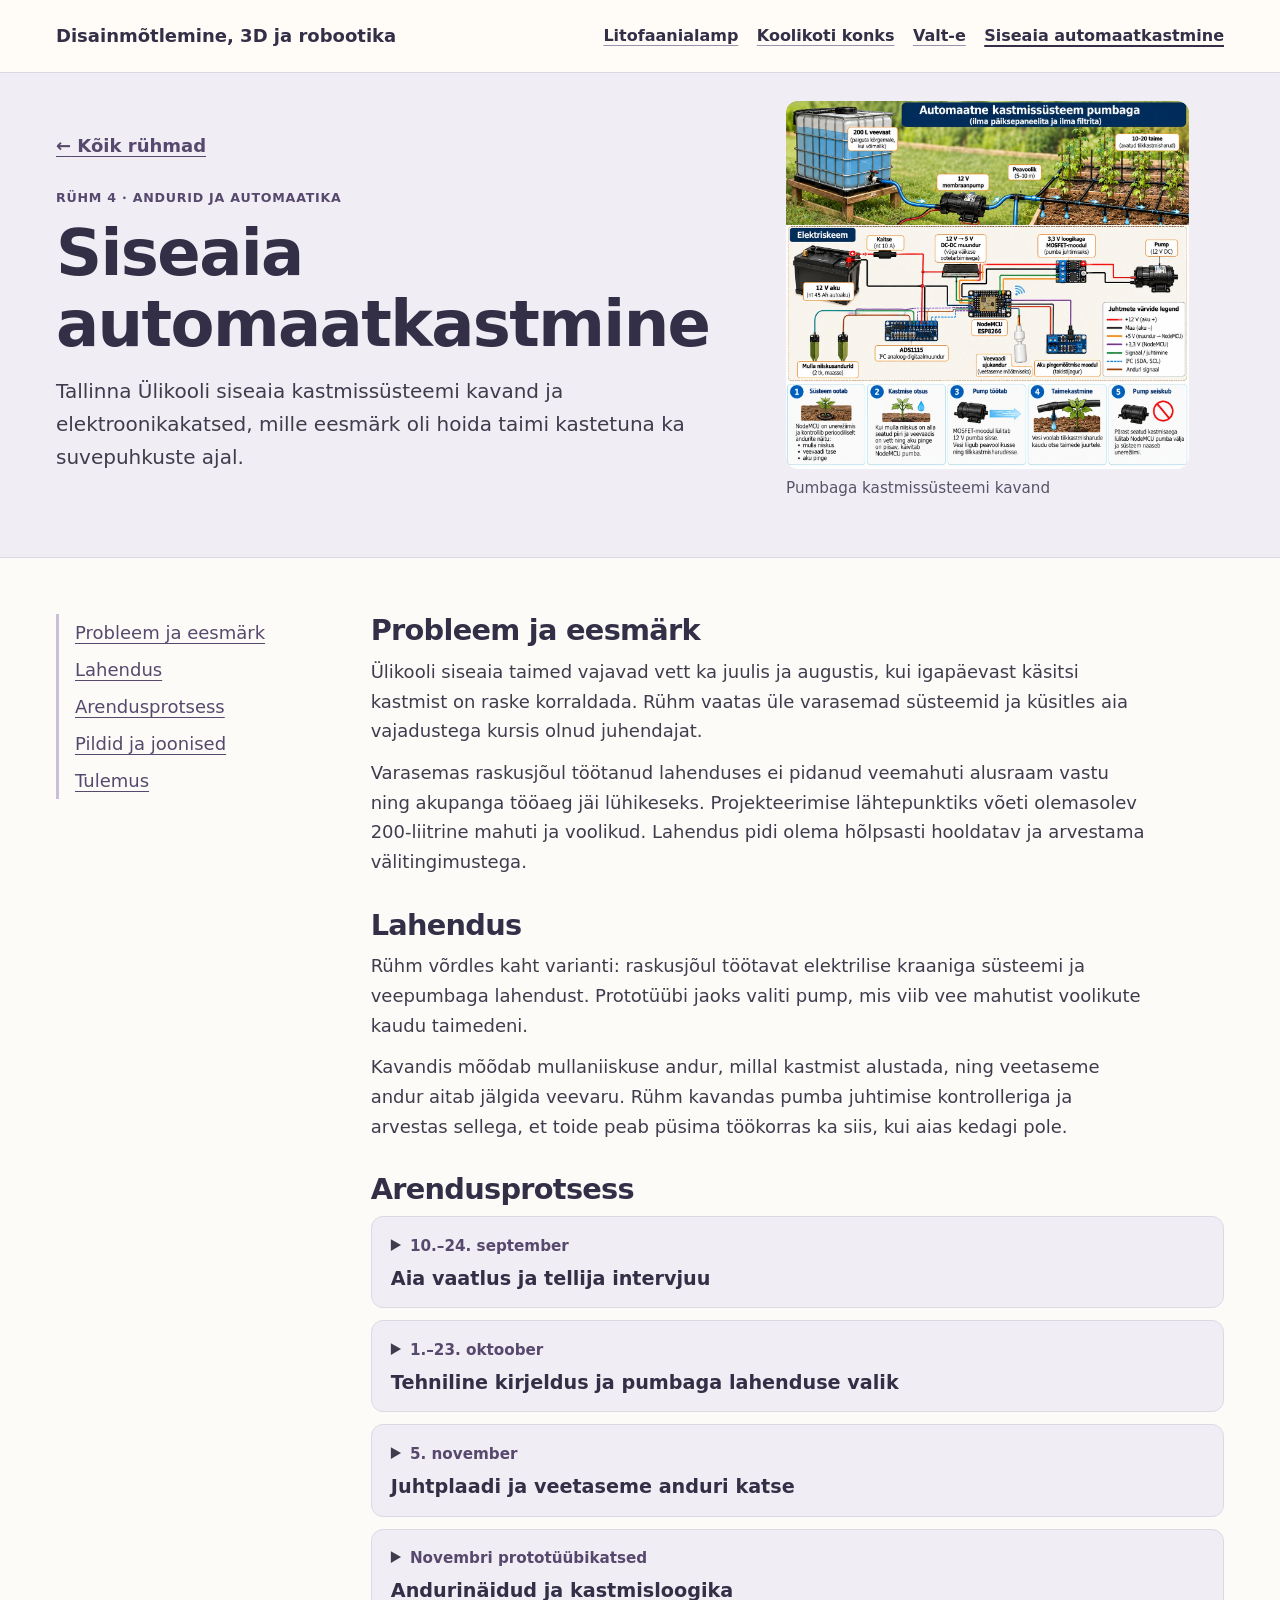
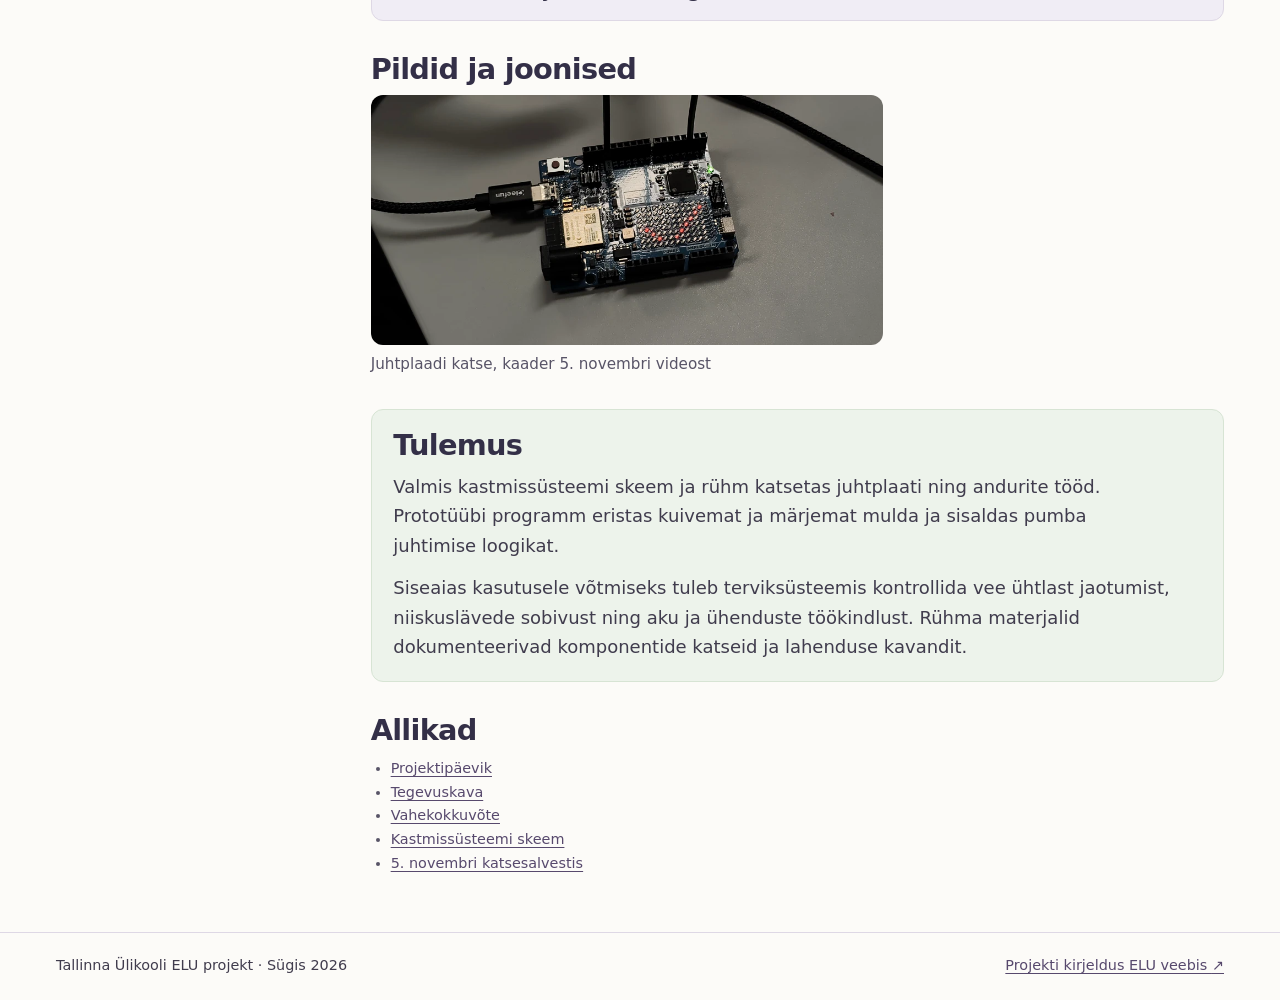
==== commit d194728c: "Update Valt-e link labels and page title" ====
--- a/docs/automaatkastmine.html
+++ b/docs/automaatkastmine.html
@@ -17,7 +17,7 @@
         <ul>
           <li><a href="litofaanialamp.html">Litofaanialamp</a></li>
           <li><a href="koolikoti-konks.html">Koolikoti konks</a></li>
-          <li><a href="valt-e.html">Lugemisseade Valt-e</a></li>
+          <li><a href="valt-e.html">Valt-e</a></li>
           <li><a href="automaatkastmine.html" aria-current="page">Siseaia automaatkastmine</a></li>
         </ul>
       </nav>
@@ -121,11 +121,11 @@
         <section class="source" aria-labelledby="allikad">
           <h2 id="allikad">Allikad</h2>
           <ul>
-            <li><a href="https://docs.google.com/document/d/1IgsDj7BjU1f3BHAniaNuHcWrW17VjOsSlmildSYwNrQ/edit">Projektipäevik</a></li>
-            <li><a href="https://docs.google.com/document/d/1Qw_ssrA008f_jDZiaMZRMH5YlaE6V_tV/edit">Tegevuskava</a></li>
-            <li><a href="https://docs.google.com/document/d/1GCcJqH9ZBr3ixnv84lCwahMCp6xeGkEg/edit">Vahekokkuvõte</a></li>
-            <li><a href="https://drive.google.com/file/d/1kxW65GIXFU1mgTD1P7cvo9W55Rlw5M4L/view">Kastmissüsteemi skeem</a></li>
-            <li><a href="https://drive.google.com/file/d/1Em21VraE3m7wNzfNQ-EKnvPeX5gY_-ry/view">5. novembri katsesalvestis</a></li>
+            <li><a href="https://docs.google.com/document/d/1IgsDj7BjU1f3BHAniaNuHcWrW17VjOsSlmildSYwNrQ/edit" target="_blank" rel="noopener">Projektipäevik</a></li>
+            <li><a href="https://docs.google.com/document/d/1Qw_ssrA008f_jDZiaMZRMH5YlaE6V_tV/edit" target="_blank" rel="noopener">Tegevuskava</a></li>
+            <li><a href="https://docs.google.com/document/d/1GCcJqH9ZBr3ixnv84lCwahMCp6xeGkEg/edit" target="_blank" rel="noopener">Vahekokkuvõte</a></li>
+            <li><a href="https://drive.google.com/file/d/1kxW65GIXFU1mgTD1P7cvo9W55Rlw5M4L/view" target="_blank" rel="noopener">Kastmissüsteemi skeem</a></li>
+            <li><a href="https://drive.google.com/file/d/1Em21VraE3m7wNzfNQ-EKnvPeX5gY_-ry/view" target="_blank" rel="noopener">5. novembri katsesalvestis</a></li>
           </ul>
         </section>
       </div>
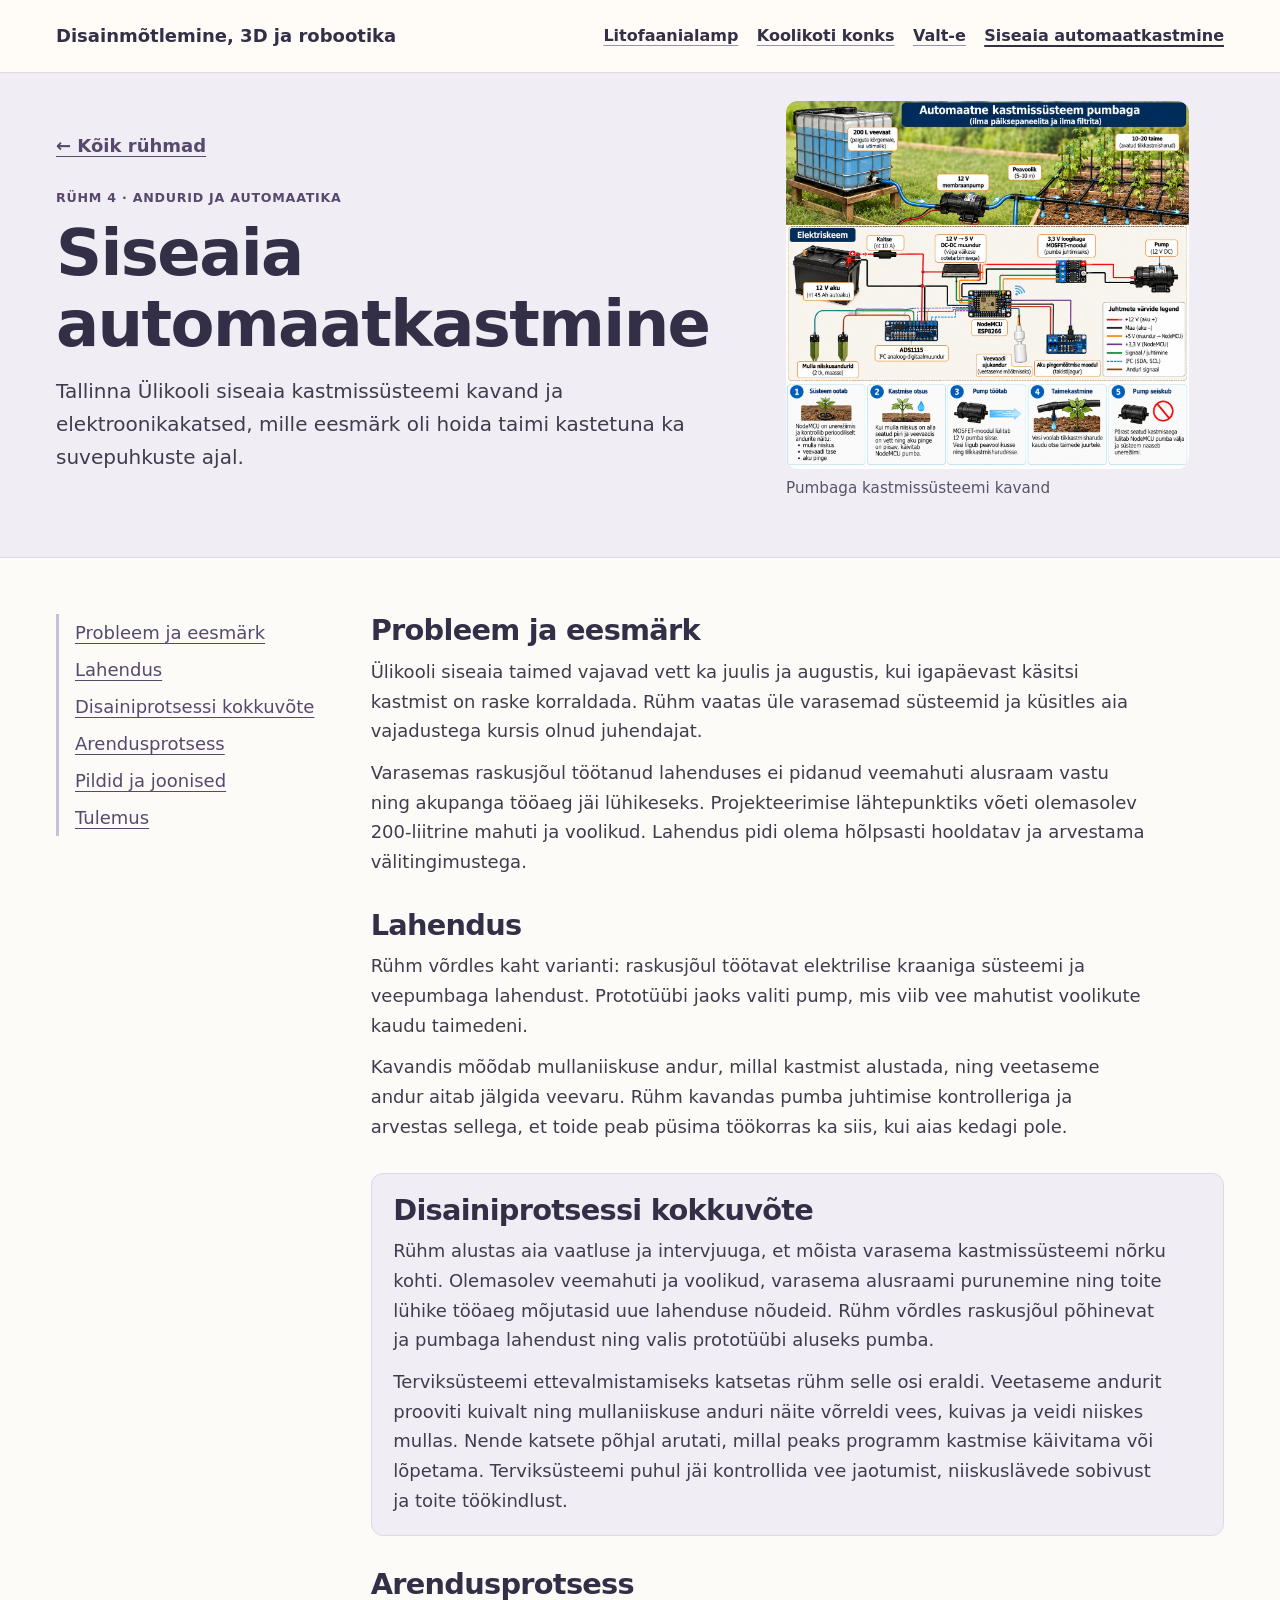
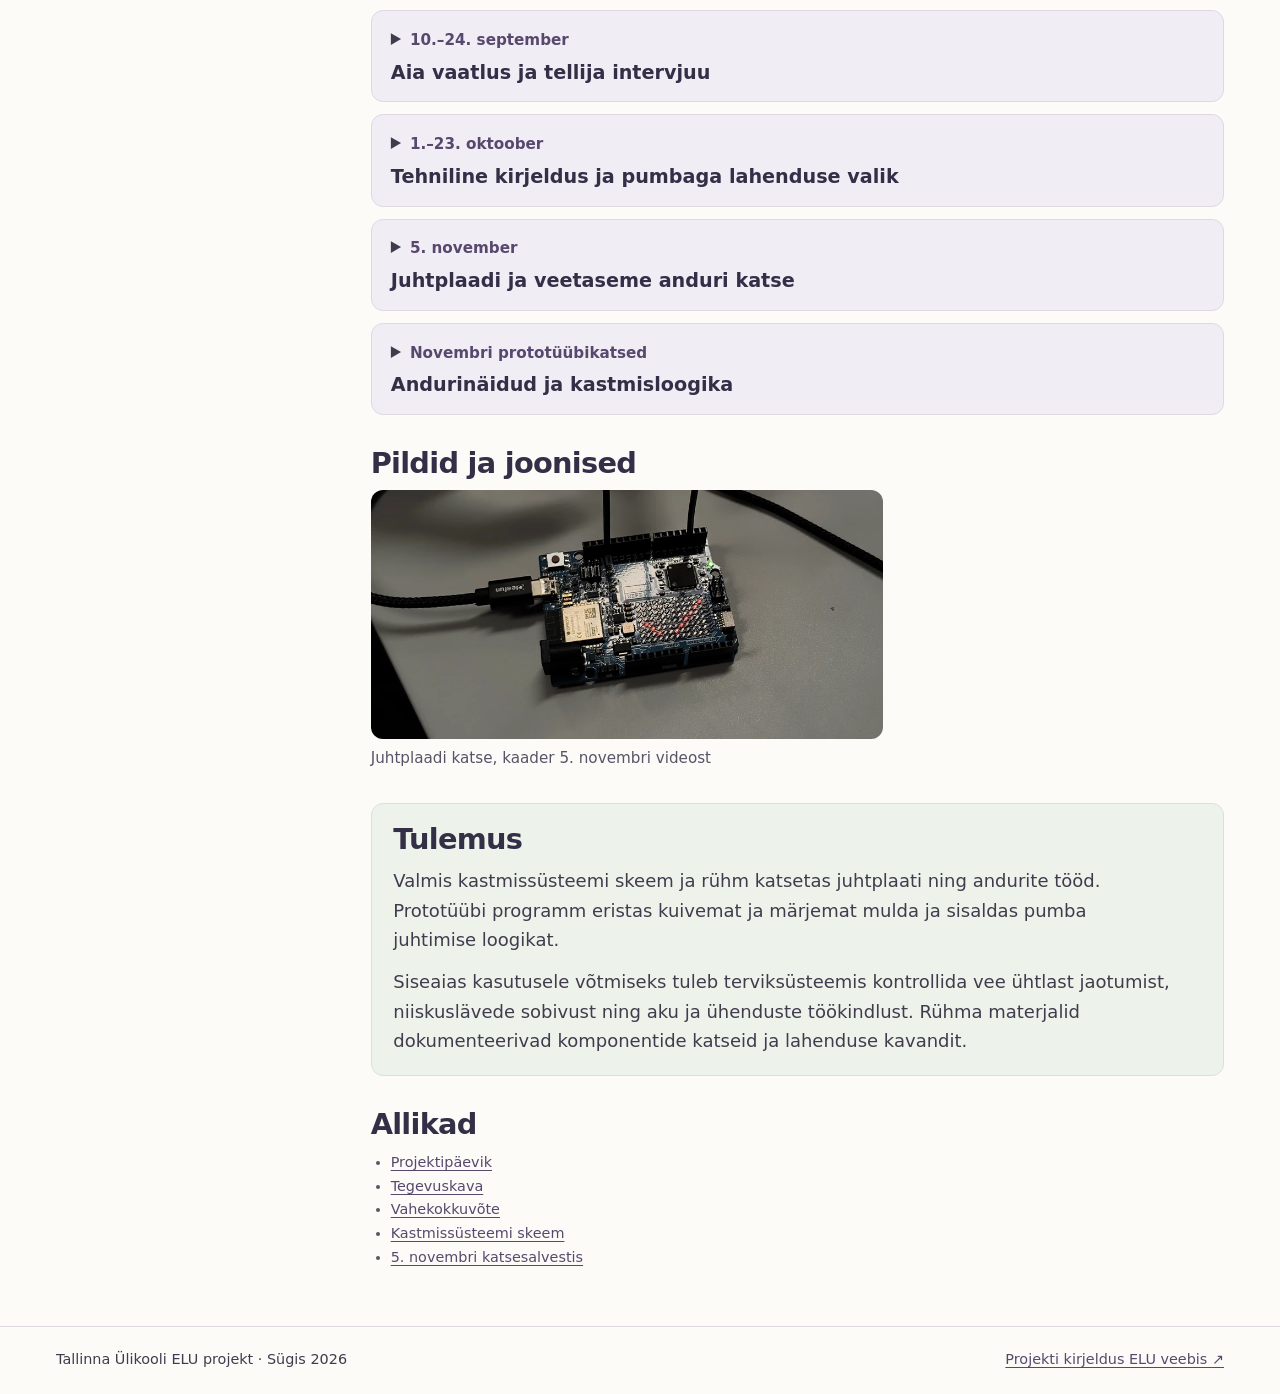
==== commit 0d08cb85: "Summarize each group design process" ====
--- a/docs/automaatkastmine.html
+++ b/docs/automaatkastmine.html
@@ -45,6 +45,7 @@
         <ul>
           <li><a href="#probleem">Probleem ja eesmärk</a></li>
           <li><a href="#lahendus">Lahendus</a></li>
+          <li><a href="#disainiprotsess">Disainiprotsessi kokkuvõte</a></li>
           <li><a href="#protsess">Arendusprotsess</a></li>
           <li><a href="#pildid">Pildid ja joonised</a></li>
           <li><a href="#tulemus">Tulemus</a></li>
@@ -60,6 +61,11 @@
           <h2>Lahendus</h2>
           <p>Rühm võrdles kaht varianti: raskusjõul töötavat elektrilise kraaniga süsteemi ja veepumbaga lahendust. Prototüübi jaoks valiti pump, mis viib vee mahutist voolikute kaudu taimedeni.</p>
           <p>Kavandis mõõdab mullaniiskuse andur, millal kastmist alustada, ning veetaseme andur aitab jälgida veevaru. Rühm kavandas pumba juhtimise kontrolleriga ja arvestas sellega, et toide peab püsima töökorras ka siis, kui aias kedagi pole.</p>
+        </section>
+        <section id="disainiprotsess" class="design-summary">
+          <h2>Disainiprotsessi kokkuvõte</h2>
+          <p>Rühm alustas aia vaatluse ja intervjuuga, et mõista varasema kastmissüsteemi nõrku kohti. Olemasolev veemahuti ja voolikud, varasema alusraami purunemine ning toite lühike tööaeg mõjutasid uue lahenduse nõudeid. Rühm võrdles raskusjõul põhinevat ja pumbaga lahendust ning valis prototüübi aluseks pumba.</p>
+          <p>Terviksüsteemi ettevalmistamiseks katsetas rühm selle osi eraldi. Veetaseme andurit prooviti kuivalt ning mullaniiskuse anduri näite võrreldi vees, kuivas ja veidi niiskes mullas. Nende katsete põhjal arutati, millal peaks programm kastmise käivitama või lõpetama. Terviksüsteemi puhul jäi kontrollida vee jaotumist, niiskuslävede sobivust ja toite töökindlust.</p>
         </section>
         <section id="protsess">
           <h2>Arendusprotsess</h2>
--- a/docs/assets/styles.css
+++ b/docs/assets/styles.css
@@ -451,10 +451,19 @@
   margin-top: .45rem;
 }
 
+.design-summary,
 .result {
   padding: 1.2rem 1.35rem;
-  border: 1px solid #d7e4d4;
+  border: 1px solid var(--line);
   border-radius: .75rem;
+}
+
+.design-summary {
+  background: var(--surface);
+}
+
+.result {
+  border-color: #d7e4d4;
   background: #edf3eb;
 }
 
